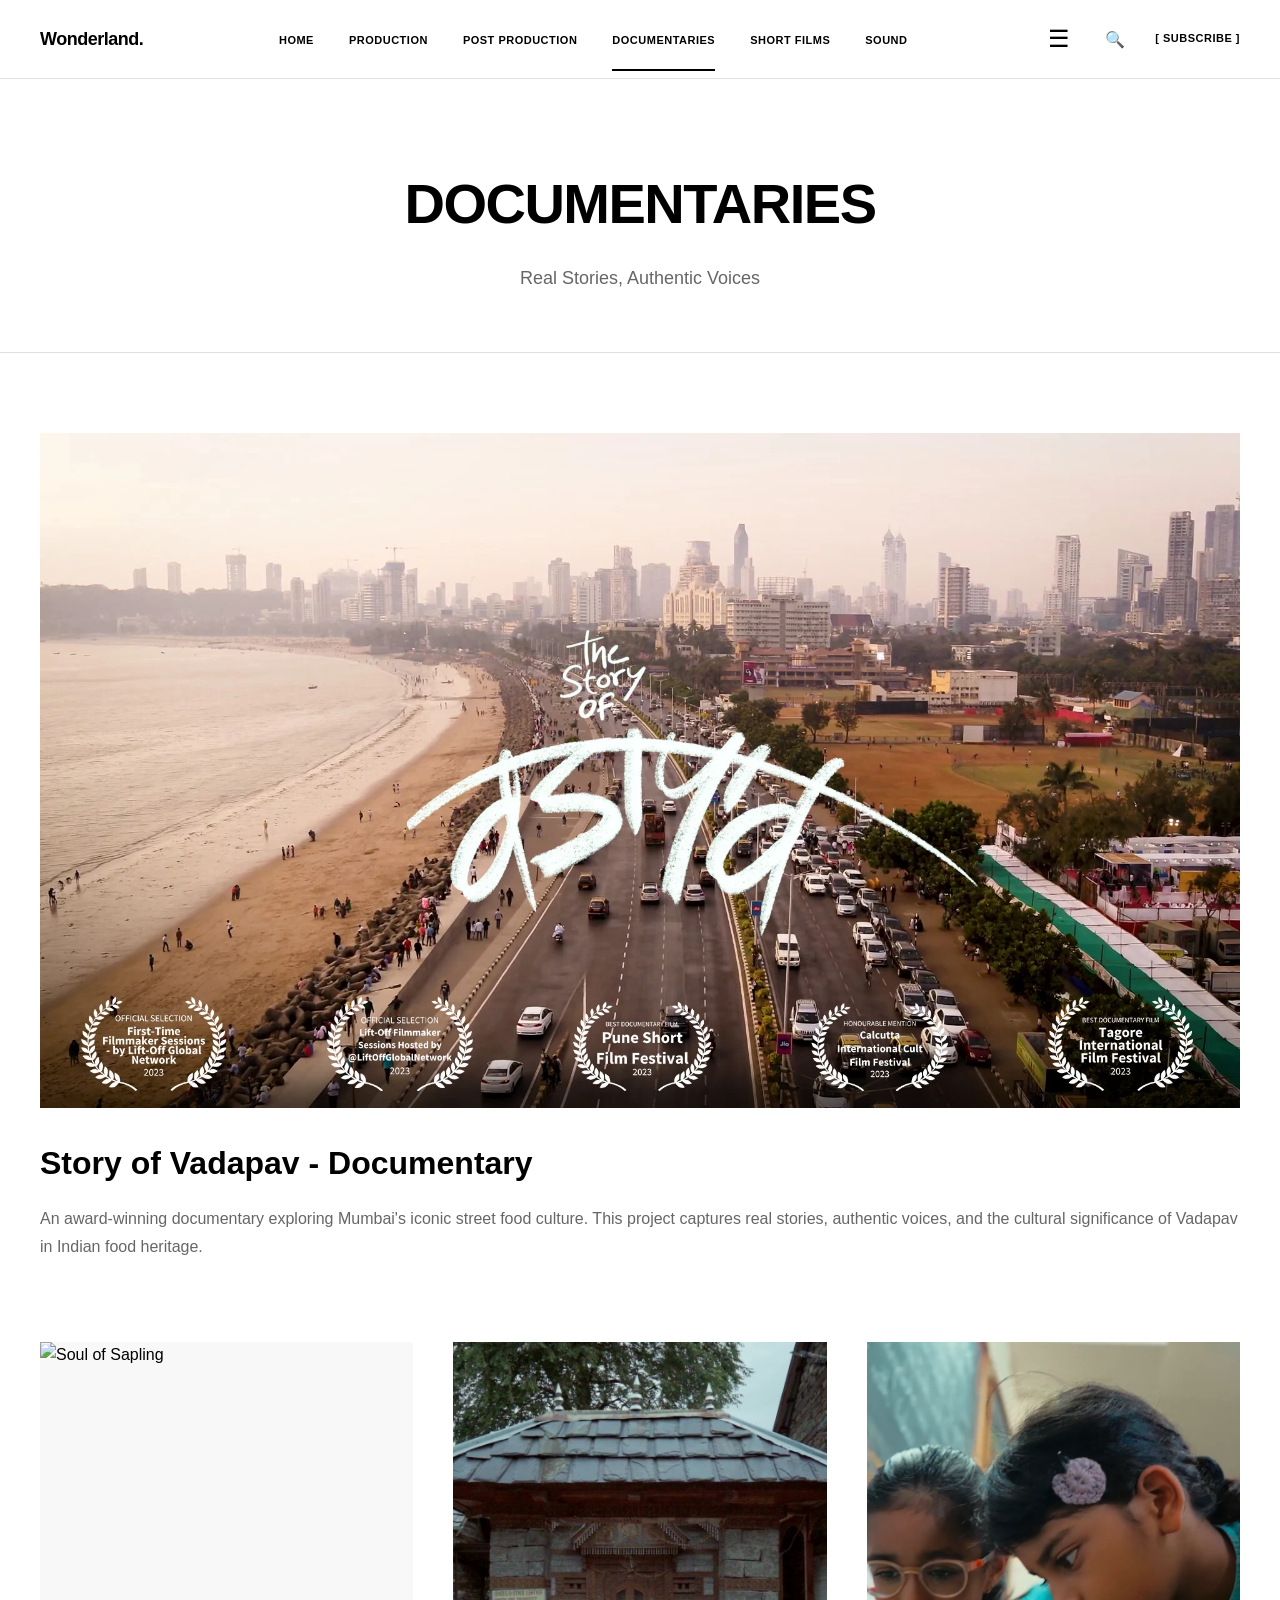
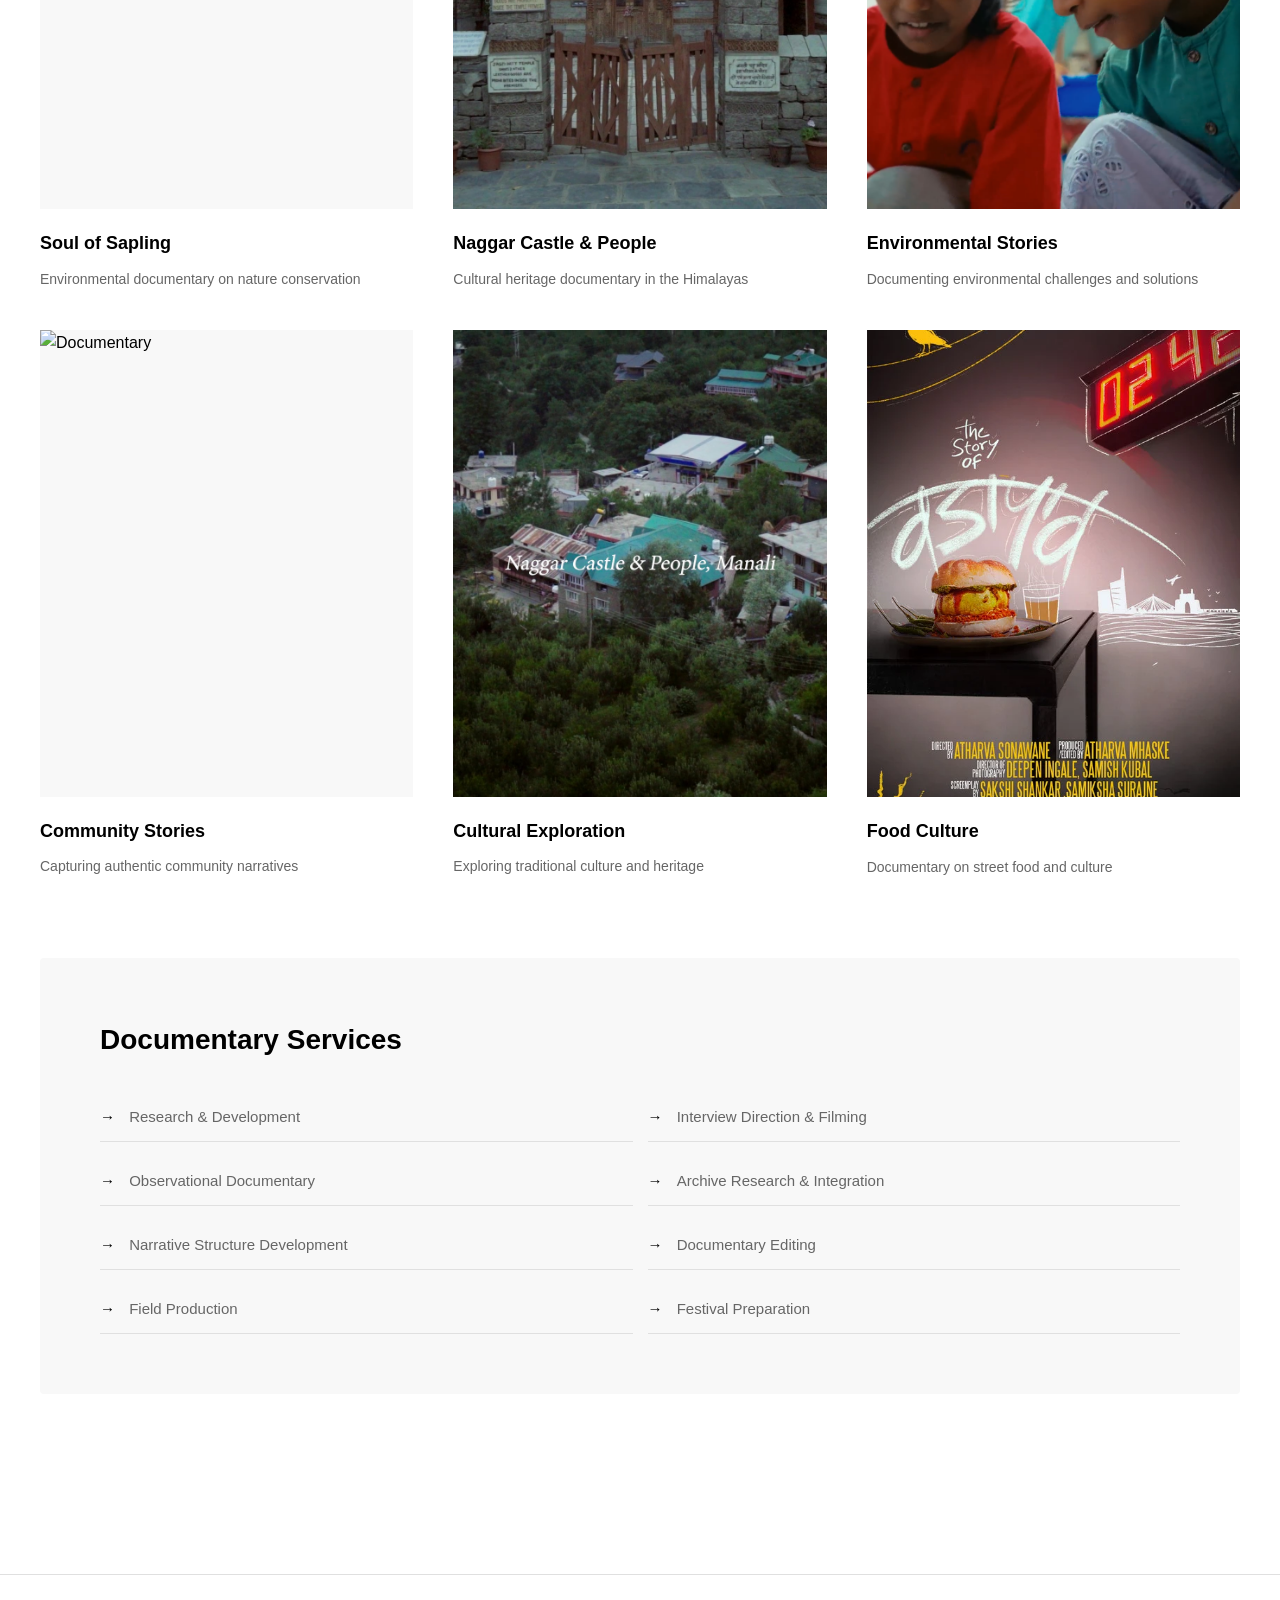
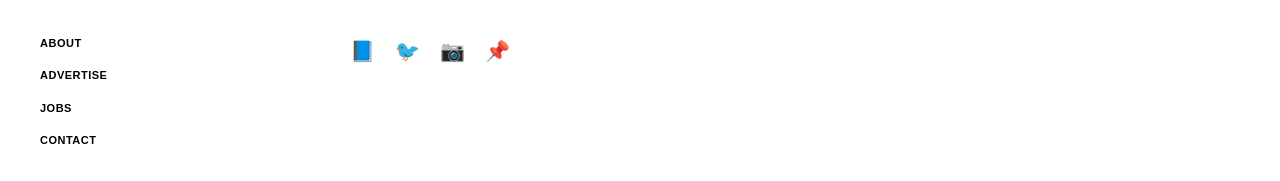
==== documentaries.html @ e74eae5e "Initial Commit" ====
<!DOCTYPE html>
<html lang="en">
<head>
    <meta charset="UTF-8">
    <meta name="viewport" content="width=device-width, initial-scale=1.0">
    <title>Documentaries - Atharva Mhaske</title>
    <link rel="stylesheet" href="assets/css/style.css">
</head>
<body>
    <!-- Header & Navigation -->
    <header class="header">
        <div class="container">
            <div class="header-content">
                <div class="logo">Wonderland.</div>
                <nav class="nav">
                    <ul class="nav-list">
                        <li><a href="index.html" class="nav-link">HOME</a></li>
                        <li><a href="production.html" class="nav-link">PRODUCTION</a></li>
                        <li><a href="post-production.html" class="nav-link">POST PRODUCTION</a></li>
                        <li><a href="documentaries.html" class="nav-link active">DOCUMENTARIES</a></li>
                        <li><a href="short-films.html" class="nav-link">SHORT FILMS</a></li>
                        <li><a href="sound.html" class="nav-link">SOUND</a></li>
                    </ul>
                </nav>
                <div class="header-right">
                    <button class="search-btn">🔍</button>
                    <a href="#subscribe" class="subscribe-link">[ SUBSCRIBE ]</a>
                </div>
            </div>
        </div>
    </header>

    <!-- Page Hero -->
    <section class="page-hero">
        <div class="container">
            <h1 class="page-title">DOCUMENTARIES</h1>
            <p class="page-subtitle">Real Stories, Authentic Voices</p>
        </div>
    </section>

    <!-- Documentaries Content -->
    <section class="page-content">
        <div class="container">
            <div class="content-grid">
                <!-- Featured Project -->
                <div class="featured-project">
                    <img src="assets/images/Story Of Vadapav/Vadapav_Landscape_CoverLaurel3w_copy.webp" alt="Story of Vadapav Documentary">
                    <h2>Story of Vadapav - Documentary</h2>
                    <p>
                        An award-winning documentary exploring Mumbai's iconic street food culture. 
                        This project captures real stories, authentic voices, and the cultural 
                        significance of Vadapav in Indian food heritage.
                    </p>
                </div>

                <!-- Project Gallery -->
                <div class="project-gallery">
                    <div class="project-item">
                        <img src="assets/images/SOUL OF  SAPLING/f329e9f3-449e-45bd-8f2b-5223dcf96d2e_restream.mp4.00_01_39_18.Still005.png" alt="Soul of Sapling">
                        <h3>Soul of Sapling</h3>
                        <p>Environmental documentary on nature conservation</p>
                    </div>
                    <div class="project-item">
                        <img src="assets/images/Naggar Castle/Naggar Castle & People, Manali - frame at 0m9s.jpg" alt="Naggar Castle">
                        <h3>Naggar Castle & People</h3>
                        <p>Cultural heritage documentary in the Himalayas</p>
                    </div>
                    <div class="project-item">
                        <img src="assets/images/SOUL OF  SAPLING/f329e9f3-449e-45bd-8f2b-5223dcf96d2e_restream.mp4.00_02_19_22.Still007.png" alt="Nature Doc">
                        <h3>Environmental Stories</h3>
                        <p>Documenting environmental challenges and solutions</p>
                    </div>
                    <div class="project-item">
                        <img src="assets/images/SOUL OF  SAPLING/f329e9f3-449e-45bd-8f2b-5223dcf96d2e_restream.mp4.00_06_07_08.Still021.png" alt="Documentary">
                        <h3>Community Stories</h3>
                        <p>Capturing authentic community narratives</p>
                    </div>
                    <div class="project-item">
                        <img src="assets/images/Naggar Castle/Naggar Castle & People, Manali - frame at 0m8s.jpg" alt="Cultural Doc">
                        <h3>Cultural Exploration</h3>
                        <p>Exploring traditional culture and heritage</p>
                    </div>
                    <div class="project-item">
                        <img src="assets/images/Story Of Vadapav/762f06793f-poster.webp" alt="Food Documentary">
                        <h3>Food Culture</h3>
                        <p>Documentary on street food and culture</p>
                    </div>
                </div>

                <!-- Services List -->
                <div class="services-section">
                    <h2>Documentary Services</h2>
                    <ul class="services-list">
                        <li>Research & Development</li>
                        <li>Interview Direction & Filming</li>
                        <li>Observational Documentary</li>
                        <li>Archive Research & Integration</li>
                        <li>Narrative Structure Development</li>
                        <li>Documentary Editing</li>
                        <li>Field Production</li>
                        <li>Festival Preparation</li>
                    </ul>
                </div>
            </div>
        </div>
    </section>

    <!-- Footer -->
    <footer class="footer">
        <div class="container">
            <div class="footer-content">
                <div class="footer-links">
                    <a href="#">ABOUT</a>
                    <a href="#">ADVERTISE</a>
                    <a href="#">JOBS</a>
                    <a href="#">CONTACT</a>
                </div>
                <div class="footer-social">
                    <a href="#">📘</a>
                    <a href="#">🐦</a>
                    <a href="#">📷</a>
                    <a href="#">📌</a>
                </div>
            </div>
        </div>
    </footer>

    <script src="assets/js/main.js"></script>
</body>
</html>
---- assets/css/style.css ----
/* ============================================
   RESET & BASE STYLES
   ============================================ */
* {
    margin: 0;
    padding: 0;
    box-sizing: border-box;
}

:root {
    --primary-bg: #ffffff;
    --secondary-bg: #f8f8f8;
    --dark-bg: #000000;
    --text-primary: #000000;
    --text-secondary: #666666;
    --accent-beige: #d4c5b0;
    --border-light: #e0e0e0;
    --font-primary: -apple-system, BlinkMacSystemFont, 'Segoe UI', 'Helvetica Neue', Arial, sans-serif;
}

body {
    font-family: var(--font-primary);
    color: var(--text-primary);
    background-color: var(--primary-bg);
    line-height: 1.6;
    overflow-x: hidden;
}

img {
    max-width: 100%;
    height: auto;
    display: block;
}

a {
    text-decoration: none;
    color: inherit;
    transition: opacity 0.3s ease;
}

a:hover {
    opacity: 0.7;
}

/* ============================================
   CONTAINER & LAYOUT
   ============================================ */
.container {
    max-width: 1400px;
    margin: 0 auto;
    padding: 0 40px;
}

.container-full {
    width: 100%;
    padding: 0;
}

/* ============================================
   HEADER & NAVIGATION
   ============================================ */
.header {
    position: sticky;
    top: 0;
    background: var(--primary-bg);
    border-bottom: 1px solid var(--border-light);
    z-index: 1000;
    padding: 20px 0;
}

.header-content {
    display: flex;
    align-items: center;
    justify-content: space-between;
}

.logo {
    font-size: 18px;
    font-weight: 600;
    letter-spacing: -0.5px;
}

.nav-list {
    display: flex;
    list-style: none;
    gap: 35px;
}

.nav-link {
    font-size: 11px;
    font-weight: 600;
    letter-spacing: 0.5px;
    text-transform: uppercase;
    position: relative;
}

.nav-link.active::after {
    content: '';
    position: absolute;
    bottom: -25px;
    left: 0;
    right: 0;
    height: 2px;
    background: var(--text-primary);
}

.header-right {
    display: flex;
    align-items: center;
    gap: 25px;
}

.search-btn {
    background: none;
    border: none;
    cursor: pointer;
    font-size: 16px;
    padding: 5px;
}

.subscribe-link {
    font-size: 11px;
    font-weight: 600;
    letter-spacing: 0.5px;
}

/* ============================================
   HERO SECTION
   ============================================ */
.hero {
    position: relative;
    height: 85vh;
    margin-bottom: 60px;
}

.hero-image {
    width: 100%;
    height: 100%;
    background: var(--accent-beige);
    overflow: hidden;
}

.hero-image img {
    width: 100%;
    height: 100%;
    object-fit: cover;
}

.hero-content {
    position: absolute;
    bottom: 80px;
    left: 50%;
    transform: translateX(-50%);
    text-align: center;
    color: var(--text-primary);
}

.hero-label {
    font-size: 11px;
    letter-spacing: 2px;
    margin-bottom: 15px;
    font-weight: 600;
}

.hero-title {
    font-size: 72px;
    font-weight: 700;
    letter-spacing: -2px;
    margin-bottom: 10px;
    line-height: 1;
}

.hero-subtitle {
    font-size: 16px;
    color: var(--text-secondary);
    margin-bottom: 20px;
    font-weight: 400;
}

.read-more {
    display: inline-block;
    font-size: 12px;
    font-weight: 600;
    letter-spacing: 1px;
    margin-top: 15px;
}

/* ============================================
   RECENT WORK GRID
   ============================================ */
.recent-work {
    margin: 80px 0;
}

.work-grid {
    display: grid;
    grid-template-columns: repeat(5, 1fr);
    gap: 20px;
}

.work-item {
    text-align: center;
}

.work-item img {
    width: 100%;
    aspect-ratio: 3/4;
    object-fit: cover;
    margin-bottom: 15px;
    background: var(--secondary-bg);
}

.work-caption {
    font-size: 12px;
    font-weight: 500;
}

/* ============================================
   CATEGORY SECTIONS
   ============================================ */
.category-section {
    margin: 100px 0;
}

.section-grid {
    display: grid;
    grid-template-columns: 1fr 1fr;
    gap: 60px;
    align-items: start;
}

.section-grid-reverse {
    display: grid;
    grid-template-columns: 1fr 1fr;
    gap: 60px;
    align-items: start;
}

.section-images img {
    width: 100%;
    background: var(--secondary-bg);
}

.section-img-large {
    aspect-ratio: 3/4;
    object-fit: cover;
}

.section-title {
    font-size: 42px;
    font-weight: 700;
    margin-bottom: 15px;
    letter-spacing: -1px;
}

.section-title-main {
    font-size: 42px;
    font-weight: 700;
    margin-bottom: 20px;
    letter-spacing: -1px;
}

.section-link {
    display: inline-block;
    font-size: 12px;
    font-weight: 600;
    margin-bottom: 30px;
    letter-spacing: 0.5px;
}

.section-link-main {
    display: inline-block;
    font-size: 12px;
    font-weight: 600;
    margin-bottom: 40px;
    letter-spacing: 0.5px;
}

.section-gallery {
    margin: 30px 0;
}

.section-gallery img {
    width: 100%;
    aspect-ratio: 16/10;
    object-fit: cover;
    margin-bottom: 20px;
    background: var(--secondary-bg);
}

.section-description {
    font-size: 15px;
    line-height: 1.8;
    color: var(--text-secondary);
    margin-top: 30px;
}

.section-content-wide {
    grid-column: 1 / -1;
}

.content-split {
    display: grid;
    grid-template-columns: 1fr 1fr;
    gap: 60px;
    align-items: center;
}

.content-text p {
    font-size: 15px;
    line-height: 1.8;
    color: var(--text-secondary);
}

.content-image img {
    width: 100%;
    aspect-ratio: 4/5;
    object-fit: cover;
    background: var(--secondary-bg);
}

/* ============================================
   FASHION DIVIDER (FILMMAKING SECTION)
   ============================================ */
.fashion-divider {
    margin: 100px 0;
    background: var(--secondary-bg);
    padding: 80px 0;
}

.divider-grid {
    display: grid;
    grid-template-columns: 1fr auto 1fr;
    gap: 60px;
    align-items: center;
}

.divider-item img {
    width: 100%;
    aspect-ratio: 1;
    object-fit: cover;
    margin-bottom: 15px;
}

.divider-caption {
    font-size: 13px;
    text-align: center;
}

.divider-content {
    text-align: center;
}

.divider-title {
    font-size: 48px;
    font-weight: 700;
    margin-bottom: 15px;
    letter-spacing: -1px;
}

.divider-link {
    font-size: 12px;
    font-weight: 600;
    letter-spacing: 0.5px;
}

/* ============================================
   BLACK GALLERY
   ============================================ */
.black-gallery {
    background: var(--dark-bg);
    color: white;
    padding: 80px 0;
    margin: 100px 0;
}

.gallery-grid {
    display: grid;
    grid-template-columns: repeat(3, 1fr);
    gap: 40px;
}

.gallery-item img {
    width: 100%;
    aspect-ratio: 3/4;
    object-fit: cover;
    margin-bottom: 20px;
    filter: grayscale(100%);
}

.gallery-caption {
    font-size: 13px;
    line-height: 1.6;
    color: rgba(255, 255, 255, 0.8);
}

/* ============================================
   DOCUMENTARIES SECTION
   ============================================ */
.section-images-gallery {
    display: flex;
    flex-direction: column;
    gap: 20px;
}

.gallery-row {
    display: grid;
    grid-template-columns: 1fr 1fr;
    gap: 20px;
}

.gallery-row img {
    width: 100%;
    aspect-ratio: 1;
    object-fit: cover;
    background: var(--secondary-bg);
}

.gallery-featured img {
    width: 100%;
    aspect-ratio: 16/10;
    object-fit: cover;
    background: var(--secondary-bg);
}

/* ============================================
   SHORT FILMS SECTION
   ============================================ */
.section-text-block {
    margin-top: 40px;
}

.section-text-block h3 {
    font-size: 24px;
    margin-bottom: 15px;
    font-weight: 600;
}

.section-text-block p {
    font-size: 15px;
    line-height: 1.8;
    color: var(--text-secondary);
}

.image-stack {
    display: grid;
    gap: 20px;
}

.stacked-img {
    width: 100%;
    aspect-ratio: 4/5;
    object-fit: cover;
    background: var(--secondary-bg);
}

/* ============================================
   SOUND SECTION
   ============================================ */
.sound-grid {
    display: grid;
    grid-template-columns: 2fr 1fr;
    gap: 30px;
    margin-top: 40px;
}

.sound-featured img {
    width: 100%;
    aspect-ratio: 16/10;
    object-fit: cover;
    background: var(--secondary-bg);
}

.sound-sidebar {
    display: flex;
    flex-direction: column;
    gap: 30px;
}

.sound-item img {
    width: 100%;
    aspect-ratio: 3/4;
    object-fit: cover;
    background: var(--secondary-bg);
}

/* ============================================
   CATEGORIES VISUAL
   ============================================ */
.categories-visual {
    margin: 120px 0;
    padding: 100px 0;
    background: var(--secondary-bg);
}

.categories-grid {
    display: grid;
    grid-template-columns: 1fr auto 1fr;
    gap: 40px;
    max-width: 1600px;
    margin: 0 auto;
    padding: 0 40px;
}

.cat-col {
    display: grid;
    gap: 40px;
}

.cat-col img {
    width: 100%;
    aspect-ratio: 2/3;
    object-fit: cover;
    background: white;
}

.cat-col-center {
    display: flex;
    align-items: center;
    justify-content: center;
    padding: 0 60px;
}

.categories-title {
    font-size: 64px;
    font-weight: 700;
    writing-mode: vertical-lr;
    transform: rotate(180deg);
    letter-spacing: -2px;
}

/* ============================================
   FOOTER
   ============================================ */
.footer {
    border-top: 1px solid var(--border-light);
    padding: 60px 0 40px;
    margin-top: 100px;
}

.footer-content {
    display: grid;
    grid-template-columns: repeat(4, 1fr);
    gap: 40px;
}

.footer-links {
    display: flex;
    flex-direction: column;
    gap: 15px;
}

.footer-links a {
    font-size: 11px;
    font-weight: 600;
    letter-spacing: 0.5px;
}

.footer-social {
    display: flex;
    gap: 20px;
    font-size: 20px;
}

.footer-subscribe a {
    font-size: 11px;
    font-weight: 600;
    letter-spacing: 0.5px;
}

/* ============================================
   INDIVIDUAL PAGE STYLES
   ============================================ */
.page-hero {
    padding: 80px 0 60px;
    text-align: center;
    border-bottom: 1px solid var(--border-light);
}

.page-title {
    font-size: 56px;
    font-weight: 700;
    margin-bottom: 15px;
    letter-spacing: -1.5px;
}

.page-subtitle {
    font-size: 18px;
    color: var(--text-secondary);
    font-weight: 400;
}

.page-content {
    padding: 80px 0;
}

.content-grid {
    max-width: 1200px;
    margin: 0 auto;
}

.featured-project {
    margin-bottom: 80px;
}

.featured-project img {
    width: 100%;
    aspect-ratio: 16/9;
    object-fit: cover;
    margin-bottom: 30px;
    background: var(--secondary-bg);
}

.featured-project h2 {
    font-size: 32px;
    margin-bottom: 15px;
    font-weight: 600;
}

.featured-project p {
    font-size: 16px;
    line-height: 1.8;
    color: var(--text-secondary);
}

.project-gallery {
    display: grid;
    grid-template-columns: repeat(3, 1fr);
    gap: 40px;
    margin-bottom: 80px;
}

.project-item img {
    width: 100%;
    aspect-ratio: 4/5;
    object-fit: cover;
    margin-bottom: 20px;
    background: var(--secondary-bg);
}

.project-item h3 {
    font-size: 18px;
    margin-bottom: 10px;
    font-weight: 600;
}

.project-item p {
    font-size: 14px;
    color: var(--text-secondary);
}

.services-section {
    background: var(--secondary-bg);
    padding: 60px;
    border-radius: 4px;
}

.services-section h2 {
    font-size: 28px;
    margin-bottom: 30px;
    font-weight: 600;
}

.services-list {
    list-style: none;
    display: grid;
    grid-template-columns: repeat(2, 1fr);
    gap: 15px;
}

.services-list li {
    font-size: 15px;
    padding: 12px 0;
    border-bottom: 1px solid var(--border-light);
    color: var(--text-secondary);
}

.services-list li::before {
    content: '→ ';
    margin-right: 10px;
    color: var(--text-primary);
}

/* ============================================
   RESPONSIVE DESIGN
   ============================================ */
@media (max-width: 1200px) {
    .container {
        padding: 0 30px;
    }
    
    .hero-title {
        font-size: 56px;
    }
    
    .work-grid {
        grid-template-columns: repeat(3, 1fr);
    }
    
    .section-grid,
    .section-grid-reverse {
        grid-template-columns: 1fr;
        gap: 40px;
    }
    
    .content-split {
        grid-template-columns: 1fr;
    }
    
    .divider-grid {
        grid-template-columns: 1fr;
        gap: 40px;
    }
    
    .sound-grid {
        grid-template-columns: 1fr;
    }
}

@media (max-width: 768px) {
    .nav-list {
        display: none;
    }
    
    .hero {
        height: 60vh;
    }
    
    .hero-title {
        font-size: 42px;
    }
    
    .work-grid {
        grid-template-columns: repeat(2, 1fr);
    }
    
    .gallery-grid {
        grid-template-columns: 1fr;
    }
    
    .project-gallery {
        grid-template-columns: 1fr;
    }
    
    .services-list {
        grid-template-columns: 1fr;
    }
    
    .footer-content {
        grid-template-columns: 1fr;
    }
    
    .categories-grid {
        grid-template-columns: 1fr;
    }
    
    .categories-title {
        writing-mode: horizontal-tb;
        transform: none;
        font-size: 48px;
    }
}

@media (max-width: 480px) {
    .container {
        padding: 0 20px;
    }
    
    .hero-title {
        font-size: 32px;
    }
    
    .section-title,
    .section-title-main {
        font-size: 32px;
    }
    
    .page-title {
        font-size: 36px;
    }
    
    .work-grid {
        grid-template-columns: 1fr;
    }
}

/* ============================================
   PLACEHOLDER IMAGE STYLING
   ============================================ */
img[src*="placeholder"],
img[src=""],
img:not([src]) {
    background: linear-gradient(135deg, #667eea 0%, #764ba2 100%);
    min-height: 200px;
}
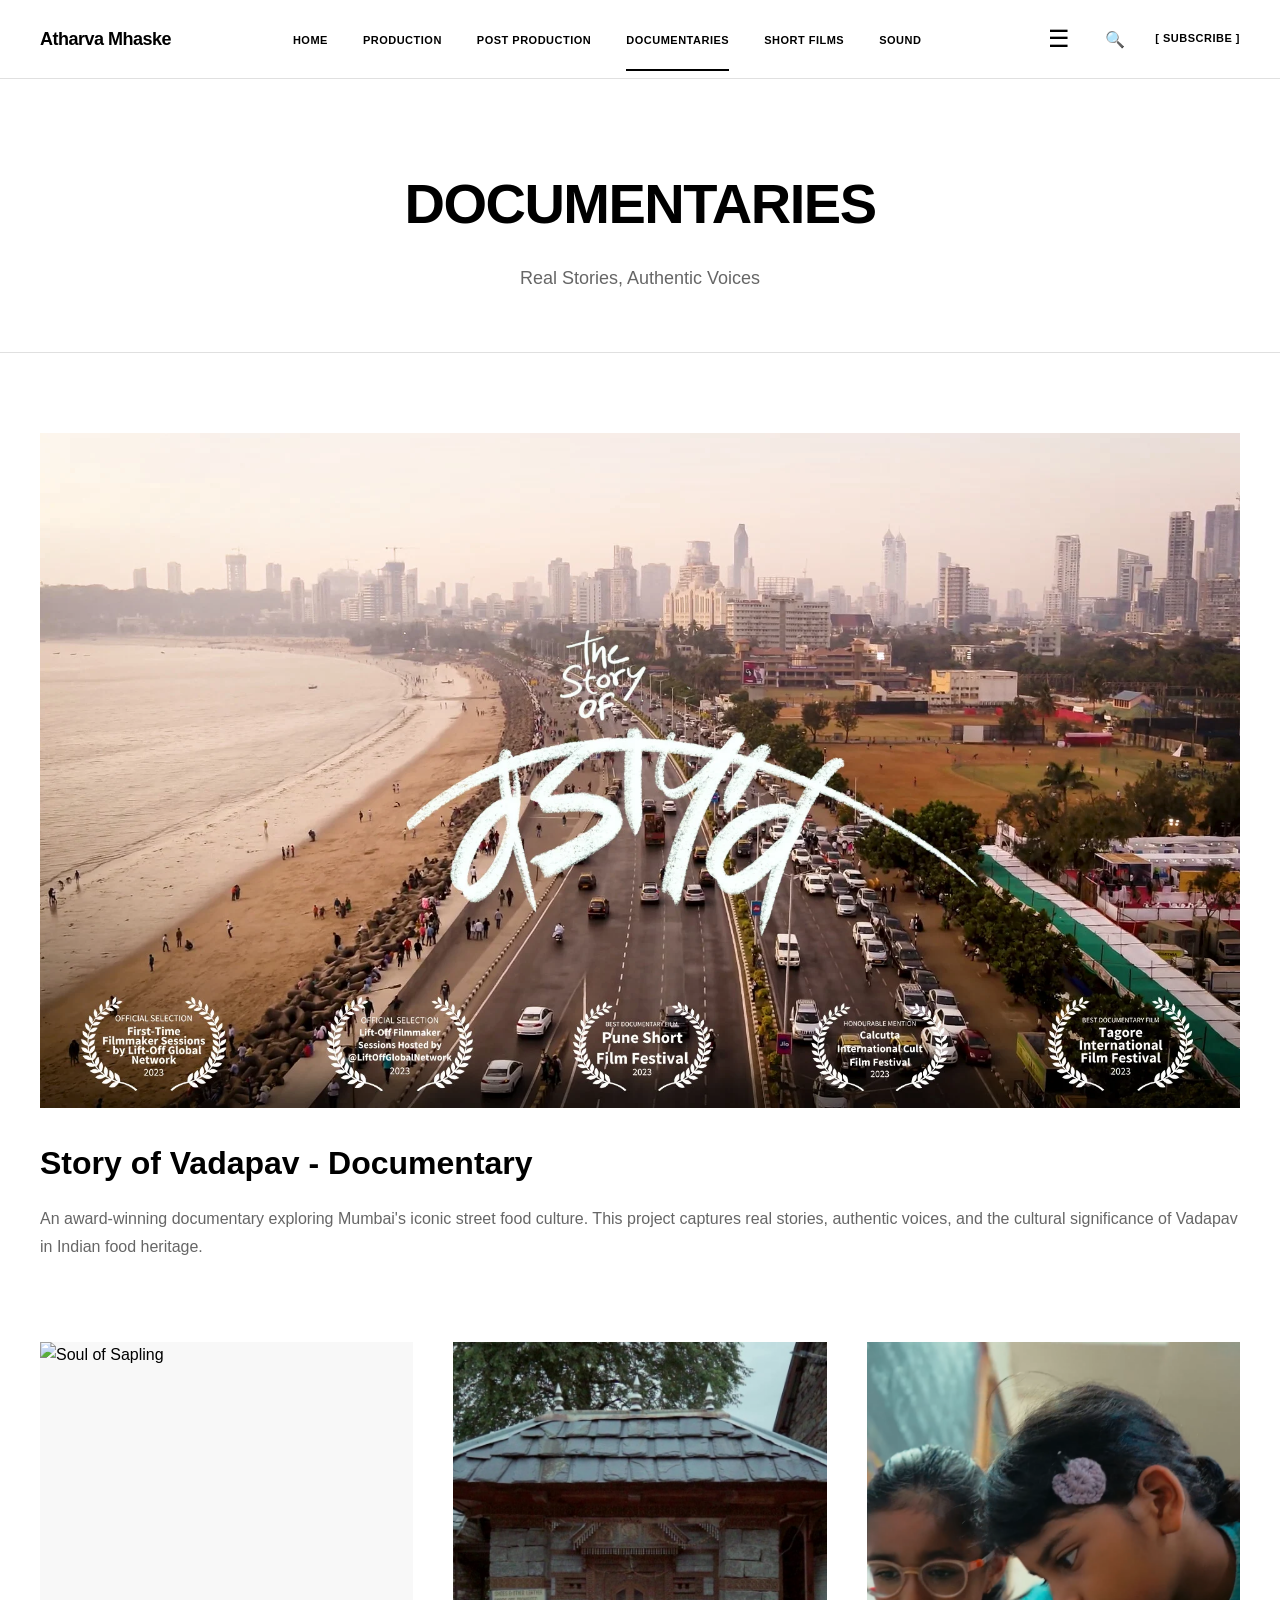
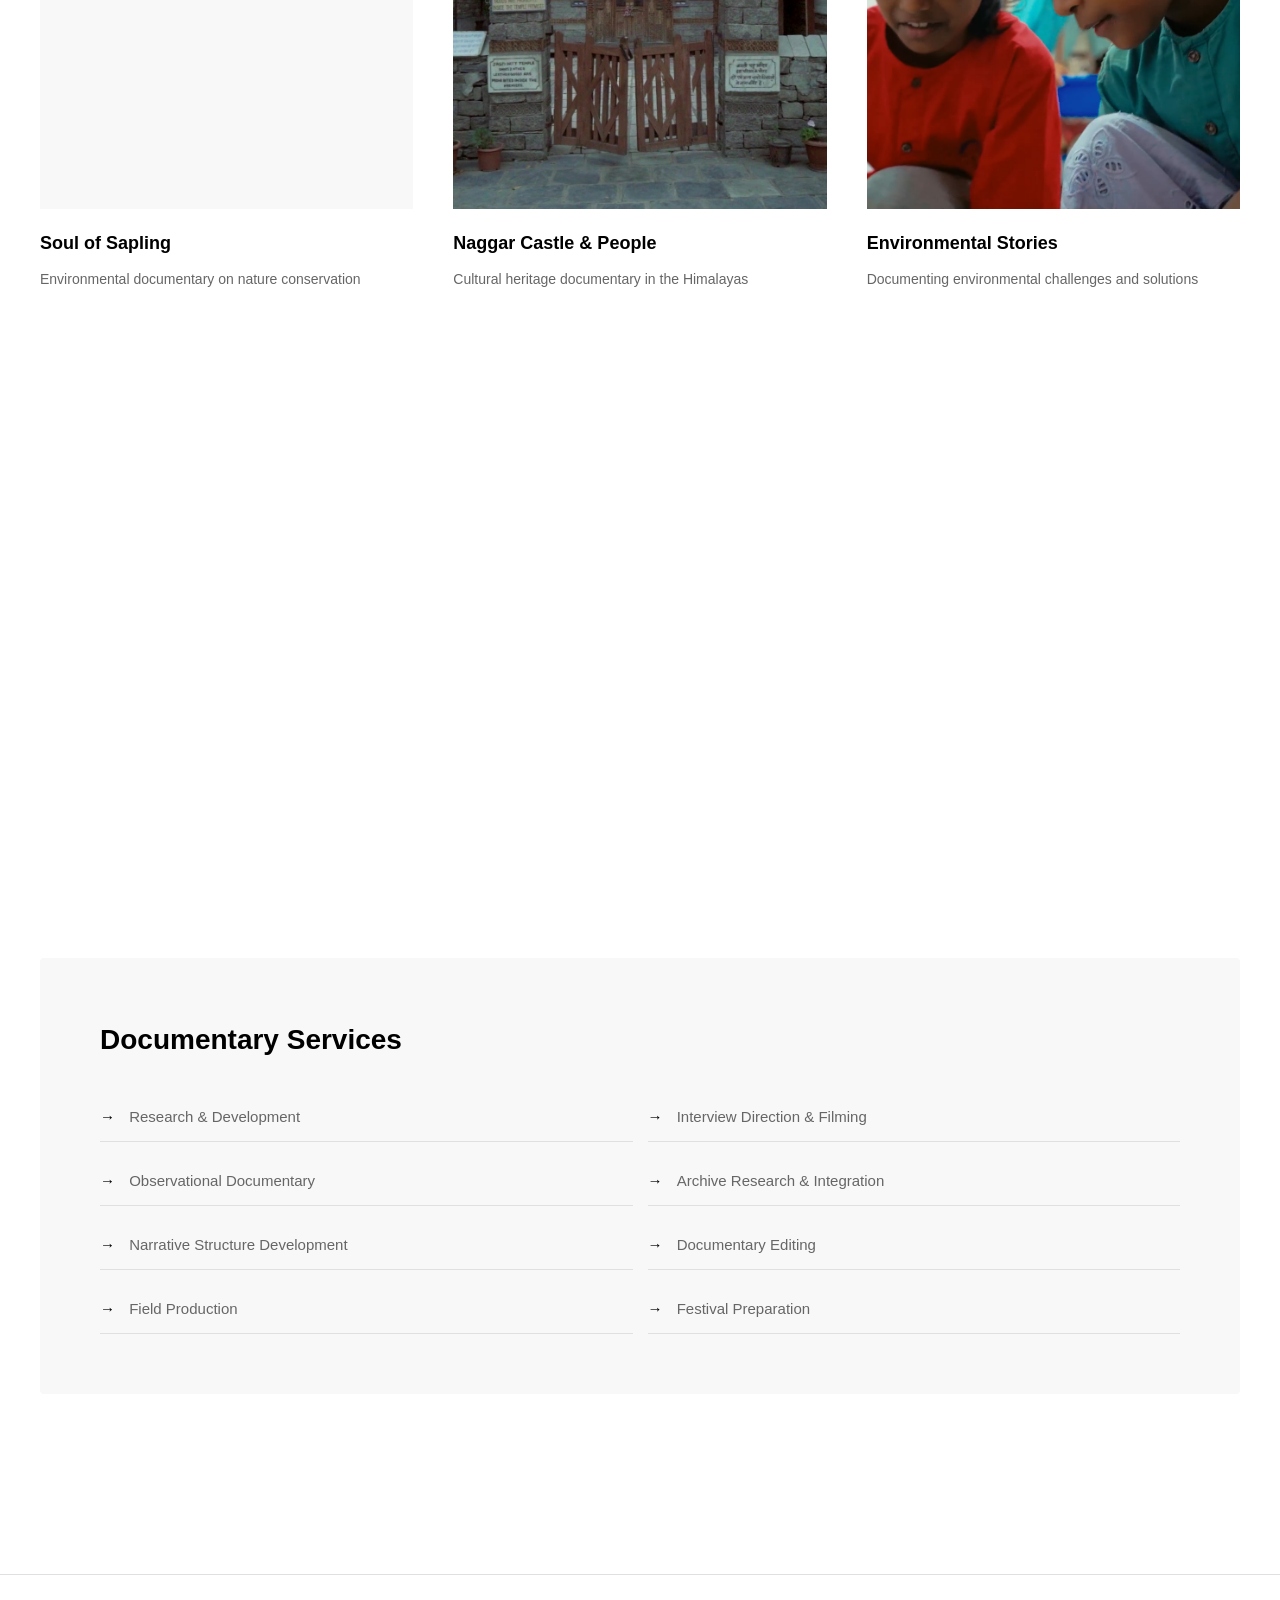
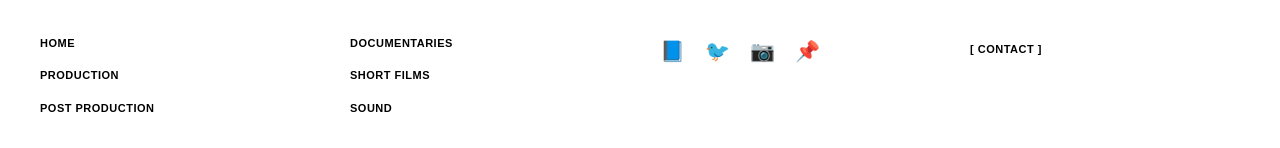
==== commit fe59364b: "Nav bar fixes" ====
--- a/documentaries.html
+++ b/documentaries.html
@@ -11,7 +11,7 @@
     <header class="header">
         <div class="container">
             <div class="header-content">
-                <div class="logo">Wonderland.</div>
+                <div class="logo">Atharva Mhaske</div>
                 <nav class="nav">
                     <ul class="nav-list">
                         <li><a href="index.html" class="nav-link">HOME</a></li>
@@ -110,16 +110,23 @@
         <div class="container">
             <div class="footer-content">
                 <div class="footer-links">
-                    <a href="#">ABOUT</a>
-                    <a href="#">ADVERTISE</a>
-                    <a href="#">JOBS</a>
-                    <a href="#">CONTACT</a>
+                    <a href="index.html">HOME</a>
+                    <a href="production.html">PRODUCTION</a>
+                    <a href="post-production.html">POST PRODUCTION</a>
+                </div>
+                <div class="footer-links">
+                    <a href="documentaries.html">DOCUMENTARIES</a>
+                    <a href="short-films.html">SHORT FILMS</a>
+                    <a href="sound.html">SOUND</a>
                 </div>
                 <div class="footer-social">
-                    <a href="#">📘</a>
-                    <a href="#">🐦</a>
-                    <a href="#">📷</a>
-                    <a href="#">📌</a>
+                    <a href="#" aria-label="Facebook">📘</a>
+                    <a href="#" aria-label="Twitter">🐦</a>
+                    <a href="#" aria-label="Instagram">📷</a>
+                    <a href="#" aria-label="Pinterest">📌</a>
+                </div>
+                <div class="footer-subscribe">
+                    <a href="#contact">[ CONTACT ]</a>
                 </div>
             </div>
         </div>
